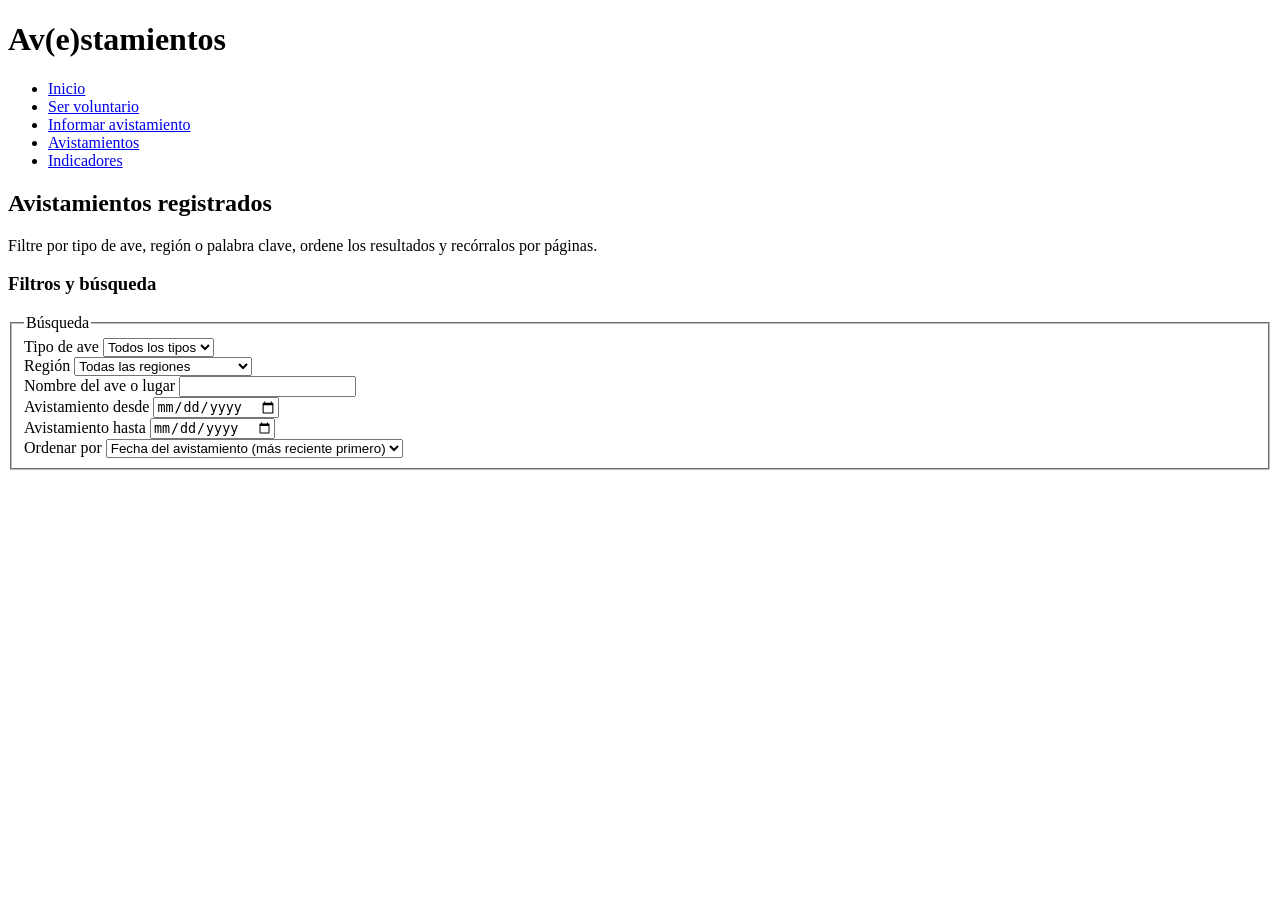
==== avistamientos.html @ 296a765d "Estructura base: index, registro-voluntario y nuevo-avistamiento" ====
<!DOCTYPE html>
<html lang="es">
<head>
    <meta charset="UTF-8">
    <meta name="viewport" content="width=device-width, initial-scale=1.0">
    <title>Avistamientos registrados | Av(e)stamientos</title>
    <link rel="stylesheet" href="css/estilos.css">
</head>
<body>

    <header>
        <h1>Av(e)stamientos</h1>
        <nav>
            <ul>
                <li><a href="index.html">Inicio</a></li>
                <li><a href="registro-voluntario.html">Ser voluntario</a></li>
                <li><a href="nuevo-avistamiento.html">Informar avistamiento</a></li>
                <li><a href="avistamientos.html">Avistamientos</a></li>
                <li><a href="estadisticas.html">Indicadores</a></li>
            </ul>
        </nav>
    </header>

    <main>
        <form id="form-avistamientos" novalidate>
            <h2>Avistamientos registrados</h2>
            <p>Filtre por tipo de ave, región o palabra clave, ordene los resultados y recórralos por páginas.
            </p>

            <section>
                <h3>Filtros y búsqueda</h3>
                <fieldset>
                    <legend>Búsqueda</legend>
                    <div>
                        <label for="tipo-ave">Tipo de ave</label>
                        <select id="tipo-ave" name="tipo-ave">
                            <option value="">Todos los tipos</option>
                            <option value="rapaces">Rapaces</option
                            <option value="acuaticas">Acuáticas</option>
                            <option value="marinas">Marinas</option>
                            <option value="terrestres">Terrestres</option>
                            <option value="paseriformes">Paseriformes</option>
                            <option value="picaflores">Picaflores</option>
                        </select>
                        <span class="error" id="error-tipo-ave"></span>
                    </div>
                    <div>
                        <label for="region">Región</label>
                        <select id="region" name="region">
                            <option value="">Todas las regiones</option>
                            <option value="Arica y Parinacota">Arica y Parinacota</option>
                            <option value="Tarapacá">Tarapacá</option>
                            <option value="Antofagasta">Antofagasta</option>
                            <option value="Atacama">Atacama</option>
                            <option value="Coquimbo">Coquimbo</option>
                            <option value="Valparaíso">Valparaíso</option>
                            <option value="Metropolitana de Santiago">Metropolitana de Santiago</option>
                            <option value="Libertador General Bernardo O'Higgins">O'Higgins</option>
                            <option value="Maule">Maule</option>
                            <option value="Ñuble">Ñuble</option>
                            <option value="Biobío">Biobío</option>
                            <option value="La Araucanía">La Araucanía</option>
                            <option value="Los Ríos">Los Ríos</option>
                            <option value="Los Lagos">Los Lagos</option>
                            <option value="Aysén del General Carlos Ibáñez del Campo">Aysén</option>
                            <option value="Magallanes y de la Antártica Chilena">Magallanes</option>
                        </select>
                        <span class="error" id="error-region"></span>
                    </div>
                    <div>
                        <label for="palabra-clave">Nombre del ave o lugar</label>
                        <input type="text" id="palabra-clave" name="palabra-clave">
                        <span class="error" id="error-palabra-clave"></span>
                    </div>
                    <div>
                        <label for="avistamiento-desde">Avistamiento desde</label>
                        <input type="date" id="avistamiento-desde" name="avistamiento-desde">
                        <span class="error" id="error-avistamiento-desde"></span>
                    </div>
                    <div>
                        <label for="avistamiento-hasta">Avistamiento hasta</label>
                        <input type="date" id="avistamiento-hasta" name="avistamiento-hasta">
                        <span class="error" id="error-avistamiento-hasta"></span>
                    </div>
                    <div>
                        <label for="ordenar-por">Ordenar por</label>
                        <select id="ordenar-por" name="ordenar-por">
                            <option value="fecha-avistamiento-reciente">Fecha del avistamiento (más reciente primero)</option>
                            <option value="fecha-avistamiento-antigua">Fecha del avistamiento (más antigua primero)</option>
                            <option value="lugar-a">Lugar (A -> Z)</option>
                            <option value="lugar-z">Lugar (Z -> A)</option>
                            <option value="nombre-ave-a">Nombre del ave (A -> Z)</option>
                            <option value="nombre-ave-z">Nombre del ave (Z -> A)</option>
                            <option value="cantidad-ejem-mayores">Cantidad de ejemplares (mayores primero)</option>
                            <option value="cantidad-ejem-menores">Cantidad de ejemplares (menores primero)</option>
                        </select>
                        <span class="error" id="error-ordenar-por"></span>
                    </div>
                </fieldset>
        
            </section>
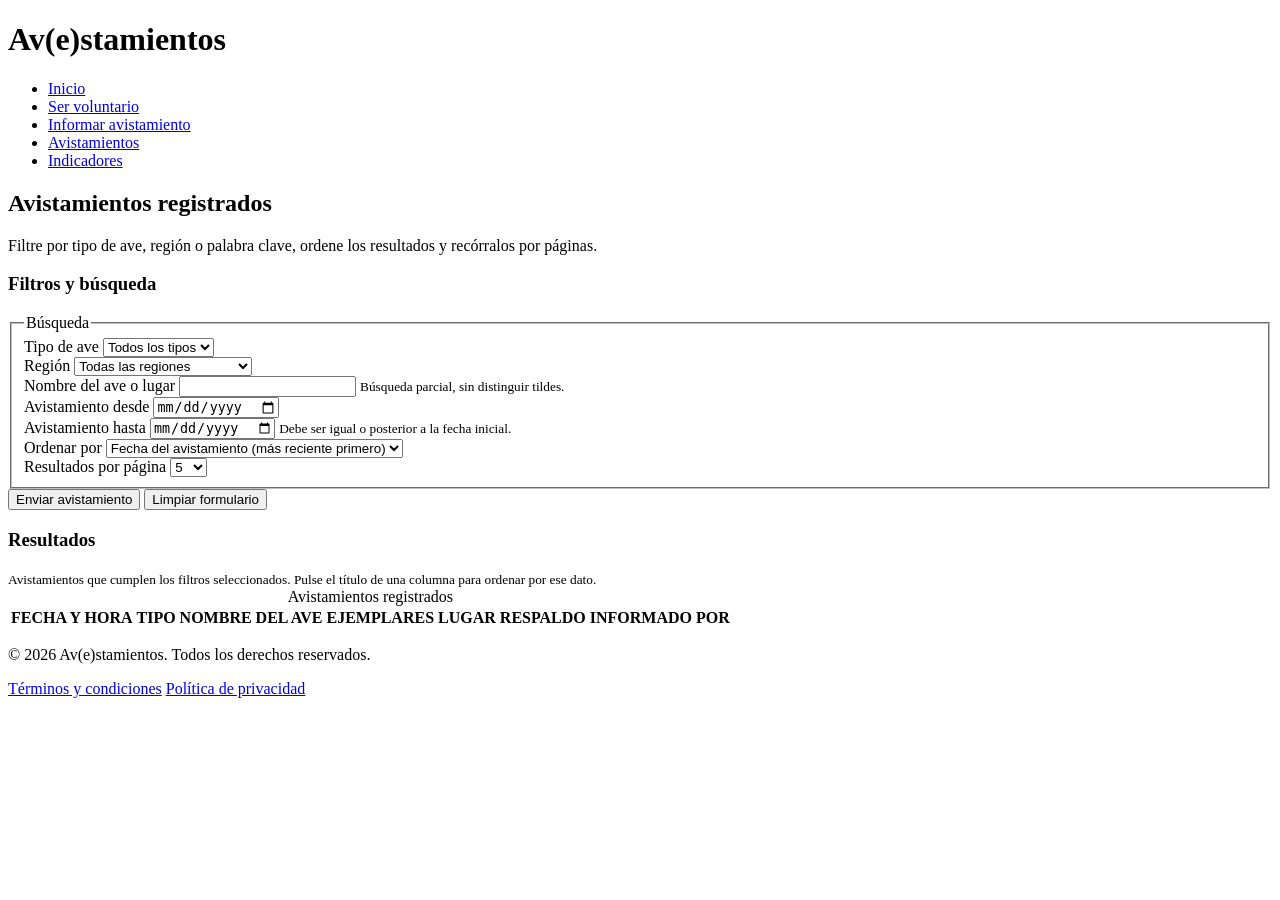
==== commit 0b8dd906: "Implementé diseño a la página y comence con el css." ====
--- a/avistamientos.html
+++ b/avistamientos.html
@@ -1,11 +1,13 @@
 <!DOCTYPE html>
 <html lang="es">
+
 <head>
     <meta charset="UTF-8">
     <meta name="viewport" content="width=device-width, initial-scale=1.0">
     <title>Avistamientos registrados | Av(e)stamientos</title>
     <link rel="stylesheet" href="css/estilos.css">
 </head>
+
 <body>
 
     <header>
@@ -34,9 +36,8 @@
                     <div>
                         <label for="tipo-ave">Tipo de ave</label>
                         <select id="tipo-ave" name="tipo-ave">
-                            <option value="">Todos los tipos</option>
-                            <option value="rapaces">Rapaces</option
-                            <option value="acuaticas">Acuáticas</option>
+                            <option value="todos">Todos los tipos</option>
+                            <option value="rapaces">Rapaces</option <option value="acuaticas">Acuáticas</option>
                             <option value="marinas">Marinas</option>
                             <option value="terrestres">Terrestres</option>
                             <option value="paseriformes">Paseriformes</option>
@@ -70,6 +71,7 @@
                     <div>
                         <label for="palabra-clave">Nombre del ave o lugar</label>
                         <input type="text" id="palabra-clave" name="palabra-clave">
+                        <small class="ayuda">Búsqueda parcial, sin distinguir tildes.</small>
                         <span class="error" id="error-palabra-clave"></span>
                     </div>
                     <div>
@@ -80,13 +82,16 @@
                     <div>
                         <label for="avistamiento-hasta">Avistamiento hasta</label>
                         <input type="date" id="avistamiento-hasta" name="avistamiento-hasta">
+                        <small class="ayuda">Debe ser igual o posterior a la fecha inicial.</small>
                         <span class="error" id="error-avistamiento-hasta"></span>
                     </div>
                     <div>
                         <label for="ordenar-por">Ordenar por</label>
                         <select id="ordenar-por" name="ordenar-por">
-                            <option value="fecha-avistamiento-reciente">Fecha del avistamiento (más reciente primero)</option>
-                            <option value="fecha-avistamiento-antigua">Fecha del avistamiento (más antigua primero)</option>
+                            <option value="fecha-avistamiento-reciente">Fecha del avistamiento (más reciente primero)
+                            </option>
+                            <option value="fecha-avistamiento-antigua">Fecha del avistamiento (más antigua primero)
+                            </option>
                             <option value="lugar-a">Lugar (A -> Z)</option>
                             <option value="lugar-z">Lugar (Z -> A)</option>
                             <option value="nombre-ave-a">Nombre del ave (A -> Z)</option>
@@ -96,6 +101,56 @@
                         </select>
                         <span class="error" id="error-ordenar-por"></span>
                     </div>
+                    <div>
+                        <div>
+                            <label for="resultados-por-pagina">Resultados por página</label>
+                            <select id="resultados-por-pagina" name="resultados-por-pagina">
+                                <option value="5">5</option>
+                                <option value="10">10</option>
+                                <option value="20">20</option>
+                            </select>
+                            <span class="error" id="error-resultados-por-pagina"></span>
+                        </div>
+
                 </fieldset>
-        
-            </section>+
+            </section>
+            <button type="submit">Enviar avistamiento</button>
+            <button type="reset">Limpiar formulario</button>
+
+        </form>
+
+        <section>
+            <h3>Resultados</h3>
+            <small class="ayuda" id="contador-resultados"></small>
+            <small class="ayuda">Avistamientos que cumplen los filtros seleccionados. Pulse el título de una columna para ordenar por ese dato.</small>
+            
+            <table id="tabla-avistamientos">
+                <caption>Avistamientos registrados</caption>
+                <thead>
+                    <tr>
+                        <th scope="col">FECHA Y HORA</th>
+                        <th scope="col">TIPO</th>
+                        <th scope="col">NOMBRE DEL AVE</th>
+                        <th scope="col">EJEMPLARES</th>
+                        <th scope="col">LUGAR</th>
+                        <th scope="col">RESPALDO</th>
+                        <th scope="col">INFORMADO POR</th>
+                    </tr>
+                </thead>
+                <tbody id="cuerpo-tabla">
+                </tbody>
+            </table>
+
+        </section>
+    </main>
+
+    <footer>
+        <p>&#169; 2026 Av(e)stamientos. Todos los derechos reservados.</p>
+        <a href="#">Términos y condiciones</a>
+        <a href="#">Política de privacidad</a>
+    </footer>
+
+</body>
+
+</html>
--- a/css/estilos.css
+++ b/css/estilos.css
@@ -0,0 +1,4 @@
+h1 {}
+p{}
+.error{}
+.ayuda{}
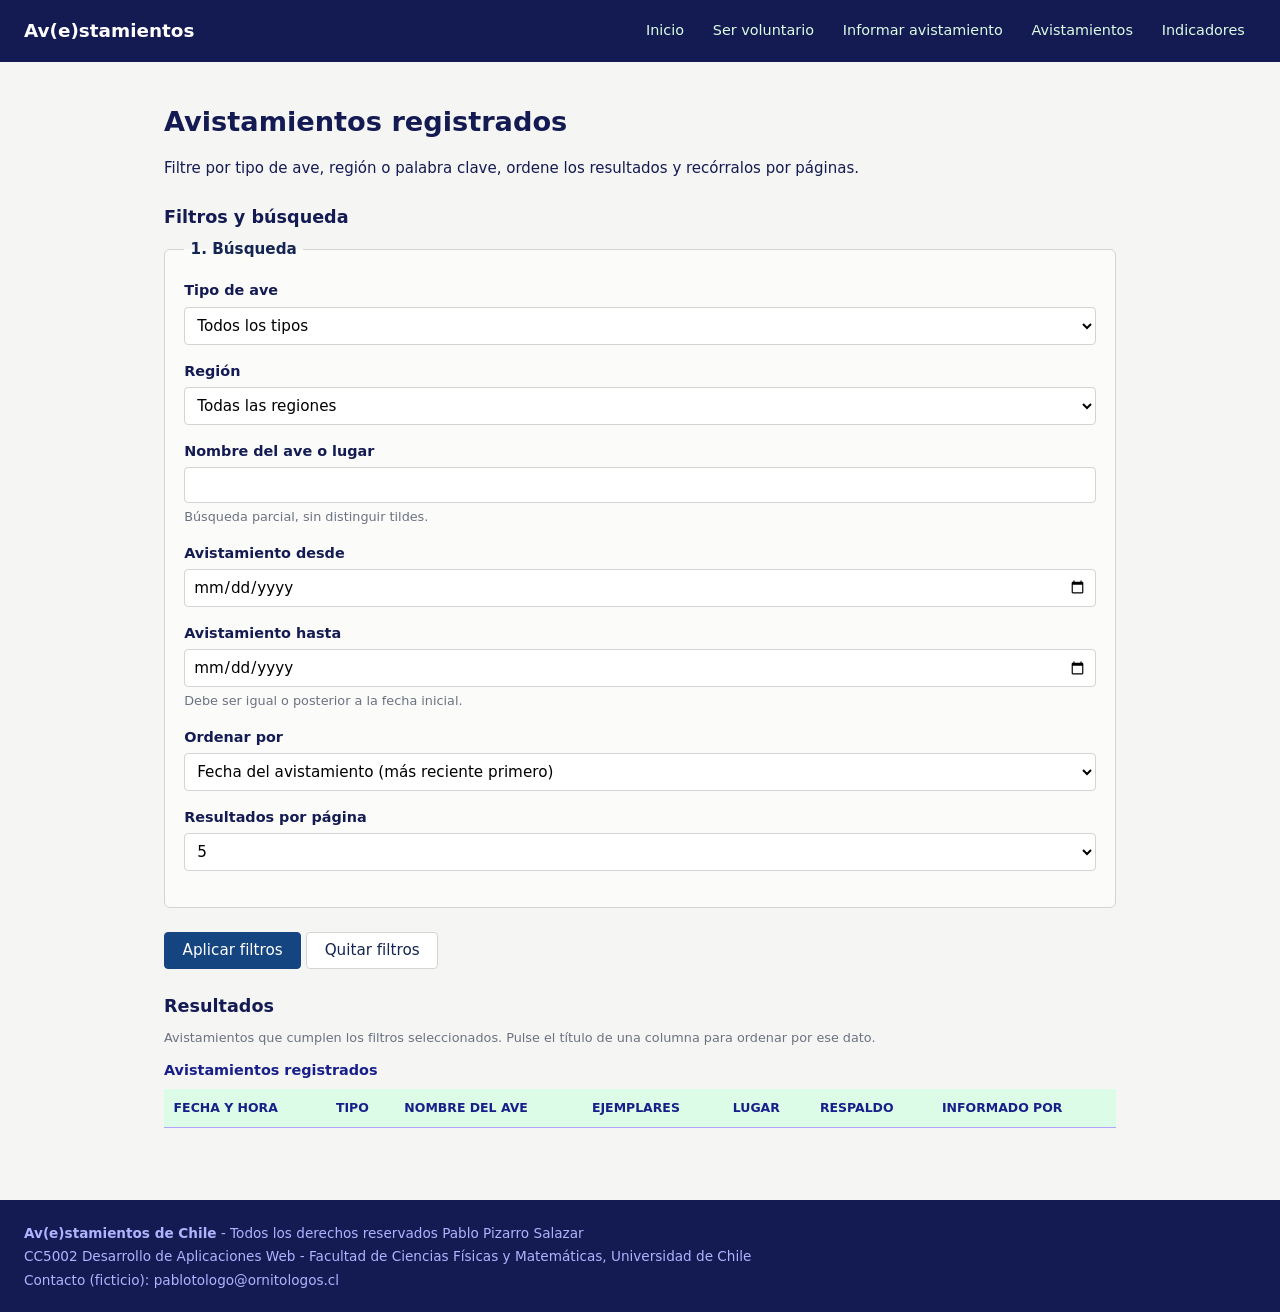
==== commit 374f2c52: "Terminamos de hacer los estilos, con ayuda guiada de la IA dado que no conocía la totalidad de coman" ====
--- a/avistamientos.html
+++ b/avistamientos.html
@@ -37,7 +37,8 @@
                         <label for="tipo-ave">Tipo de ave</label>
                         <select id="tipo-ave" name="tipo-ave">
                             <option value="todos">Todos los tipos</option>
-                            <option value="rapaces">Rapaces</option <option value="acuaticas">Acuáticas</option>
+                            <option value="rapaces">Rapaces</option>
+                            <option value="acuaticas">Acuáticas</option>
                             <option value="marinas">Marinas</option>
                             <option value="terrestres">Terrestres</option>
                             <option value="paseriformes">Paseriformes</option>
@@ -102,21 +103,19 @@
                         <span class="error" id="error-ordenar-por"></span>
                     </div>
                     <div>
-                        <div>
-                            <label for="resultados-por-pagina">Resultados por página</label>
-                            <select id="resultados-por-pagina" name="resultados-por-pagina">
-                                <option value="5">5</option>
-                                <option value="10">10</option>
-                                <option value="20">20</option>
-                            </select>
-                            <span class="error" id="error-resultados-por-pagina"></span>
-                        </div>
-
+                        <label for="resultados-por-pagina">Resultados por página</label>
+                        <select id="resultados-por-pagina" name="resultados-por-pagina">
+                            <option value="5">5</option>
+                            <option value="10">10</option>
+                            <option value="20">20</option>
+                        </select>
+                        <span class="error" id="error-resultados-por-pagina"></span>
+                    </div>
                 </fieldset>
 
             </section>
-            <button type="submit">Enviar avistamiento</button>
-            <button type="reset">Limpiar formulario</button>
+            <button type="button" id="btn-filtrar">Aplicar filtros</button>
+            <button type="reset">Quitar filtros</button>
 
         </form>
 
@@ -142,14 +141,19 @@
                 </tbody>
             </table>
 
+            <nav id="paginador" aria-label="Paginación de resultados"></nav>
+
         </section>
     </main>
 
     <footer>
-        <p>&#169; 2026 Av(e)stamientos. Todos los derechos reservados.</p>
-        <a href="#">Términos y condiciones</a>
-        <a href="#">Política de privacidad</a>
+        <p><b>Av(e)stamientos de Chile</b> - Todos los derechos reservados Pablo Pizarro Salazar</p>
+        <p>CC5002 Desarrollo de Aplicaciones Web - Facultad de Ciencias Físicas y Matemáticas, Universidad de Chile</p>
+        <p>Contacto (ficticio): pablotologo@ornitologos.cl</p>
     </footer>
+
+    <script src="js/datos.js"></script>
+    <script src="js/listado.js"></script>
 
 </body>
 
--- a/css/estilos.css
+++ b/css/estilos.css
@@ -1,4 +1,284 @@
-h1 {}
-p{}
-.error{}
-.ayuda{}+*, *::before, *::after { box-sizing: border-box; }
+
+body {
+    margin: 0;
+    font-family: system-ui, -apple-system, "Segoe UI", Arial, sans-serif;
+    font-size: 15px;
+    line-height: 1.5;
+    color: #141b53;
+    background-color: #f5f5f3;
+}
+
+h2 { color: #141b53; font-size: 1.7rem; margin: 1rem 0 0.5rem; }
+h3 { color: #141b53; font-size: 1.1rem; margin: 1.5rem 0 0.5rem; }
+
+a { color: #312cd6; }
+a:hover { text-decoration: none; }
+
+header {
+    background-color: #141b53;
+    padding: 0.9rem 1.5rem;
+    display: flex;
+    flex-wrap: wrap;
+    align-items: center;
+    justify-content: space-between;
+    gap: 1rem;
+}
+
+header h1 { color: #ffffff; font-size: 1.15rem; margin: 0; }
+
+nav ul {
+    display: flex;
+    flex-wrap: wrap;
+    gap: 0.4rem;
+    list-style: none;
+    margin: 0;
+    padding: 0;
+}
+
+nav a {
+    color: #dcfce7;
+    text-decoration: none;
+    font-size: 0.9rem;
+    padding: 0.35rem 0.7rem;
+    border-radius: 4px;
+    display: block;
+}
+
+nav a:hover { background-color: #132b85; color: #ffffff; }
+
+main { max-width: 1000px; margin: 0 auto; padding: 1.5rem; }
+
+.contenido-principal {
+    display: flex;
+    gap: 1.5rem;
+    align-items: flex-start;
+    max-width: 1300px;
+    margin: 0 auto;
+}
+
+.contenido-principal aside {
+    padding: 1.5rem 1.5rem 0 0;
+    flex-shrink: 0;
+}
+
+.contenido-principal aside img {
+    display: block;
+    max-width: 100%;
+    height: auto;
+    border-radius: 6px;
+    margin-bottom: 1rem;
+}
+
+fieldset {
+    border: 1px solid #d6d3d1;
+    border-radius: 6px;
+    background-color: #fbfbfa;
+    padding: 1.2rem;
+    margin: 0 0 1.5rem;
+}
+
+legend {
+    color: #142553;
+    font-weight: bold;
+    font-size: 0.95rem;
+    padding: 0 0.4rem;
+}
+
+form { counter-reset: seccion; }
+
+form > section > fieldset > legend::before {
+    counter-increment: seccion;
+    content: counter(seccion) ". ";
+}
+
+label {
+    display: block;
+    font-weight: bold;
+    font-size: 0.9rem;
+    margin-bottom: 0.3rem;
+}
+
+input[type="text"], input[type="email"], input[type="tel"],
+input[type="number"], input[type="date"], input[type="time"],
+input[type="file"], select, textarea {
+    width: 100%;
+    padding: 0.5rem;
+    border: 1px solid #d6d3d1;
+    border-radius: 4px;
+    font-family: inherit;
+    font-size: 0.95rem;
+    background-color: #ffffff;
+}
+
+input:focus, select:focus, textarea:focus {
+    outline: 2px solid #12278f;
+    outline-offset: 1px;
+}
+
+select:disabled { background-color: #f3f4f6; color: #9ca3af; }
+
+textarea { resize: vertical; }
+
+fieldset > div { margin-bottom: 1rem; }
+
+.campos {
+    display: grid;
+    grid-template-columns: repeat(auto-fit, minmax(200px, 1fr));
+    gap: 1rem;
+}
+
+input[type="radio"], input[type="checkbox"] {
+    width: auto;
+    margin-right: 0.4rem;
+}
+
+fieldset fieldset label {
+    font-weight: normal;
+    margin-bottom: 0.2rem;
+}
+
+fieldset fieldset > label,
+fieldset fieldset > input[type="radio"] + label {
+    display: inline-block;
+    width: 100%;
+}
+
+
+.ayuda {
+    display: block;
+    font-size: 0.8rem;
+    color: #6b7280;
+    font-weight: normal;
+    margin-top: 0.25rem;
+}
+
+.error {
+    display: block;
+    font-size: 0.82rem;
+    font-weight: bold;
+    color: #ff0000;
+    margin-top: 0.25rem;
+}
+
+.campo-invalido {
+    border-color: #ff0000;
+    background-color: #fef2f2;
+}
+
+
+button {
+    font-family: inherit;
+    font-size: 0.95rem;
+    padding: 0.55rem 1.1rem;
+    border-radius: 4px;
+    cursor: pointer;
+}
+
+button[type="submit"], #btn-filtrar {
+    background-color: #154580;
+    color: #ffffff;
+    border: 1px solid #154580;
+}
+
+button[type="submit"]:hover, #btn-filtrar:hover { background-color: #166534; }
+
+button[type="reset"] {
+    background-color: #ffffff;
+    color: #142553;
+    border: 1px solid #d6d3d1;
+}
+
+button[type="reset"]:hover { border-color: #154580; }
+
+
+table {
+    width: 100%;
+    border-collapse: collapse;
+    background-color: #ffffff;
+    font-size: 0.9rem;
+    margin-top: 0.8rem;
+}
+
+caption {
+    text-align: left;
+    font-weight: bold;
+    color: #181f8b;
+    padding-bottom: 0.5rem;
+}
+
+th {
+    background-color: #dcfce7;
+    color: #181f8b;
+    text-align: left;
+    text-transform: uppercase;
+    font-size: 0.78rem;
+    padding: 0.6rem;
+    border-bottom: 1px solid #b1a4ff;
+}
+
+td {
+    padding: 0.6rem;
+    border-bottom: 1px solid #e7e5e4;
+    vertical-align: top;
+}
+
+tr:nth-child(even) td { background-color: #fafaf9; }
+
+.tipo-ave {
+    display: inline-block;
+    background-color: #ccc6ff;
+    color: #181f8b;
+    font-size: 0.78rem;
+    padding: 0.15rem 0.6rem;
+    border-radius: 12px;
+}
+
+
+#paginador {
+    display: flex;
+    flex-wrap: wrap;
+    gap: 0.3rem;
+    margin-top: 1rem;
+    align-items: center;
+}
+
+#paginador button {
+    padding: 0.35rem 0.7rem;
+    background-color: #ffffff;
+    border: 1px solid #d6d3d1;
+    color: #141b53;
+    font-size: 0.9rem;
+}
+
+#paginador button:hover { border-color: #141b53; }
+
+#paginador button.pagina-activa {
+    background-color: #141b53;
+    color: #ffffff;
+    border-color: #141b53;
+}
+
+
+footer {
+    background-color: #141b53;
+    color: #b1b2ff;
+    padding: 1.2rem 1.5rem;
+    font-size: 0.85rem;
+    margin-top: 2rem;
+}
+
+footer p { margin: 0.2rem 0; }
+footer a { color: #b1b2ff; margin-right: 1rem; }
+
+
+@media (max-width: 800px) {
+    .contenido-principal { flex-direction: column; }
+    .contenido-principal aside { padding: 0 1.5rem; }
+}
+
+@media (max-width: 600px) {
+    header { flex-direction: column; align-items: flex-start; }
+    main { padding: 1rem; }
+    table { font-size: 0.82rem; }
+}
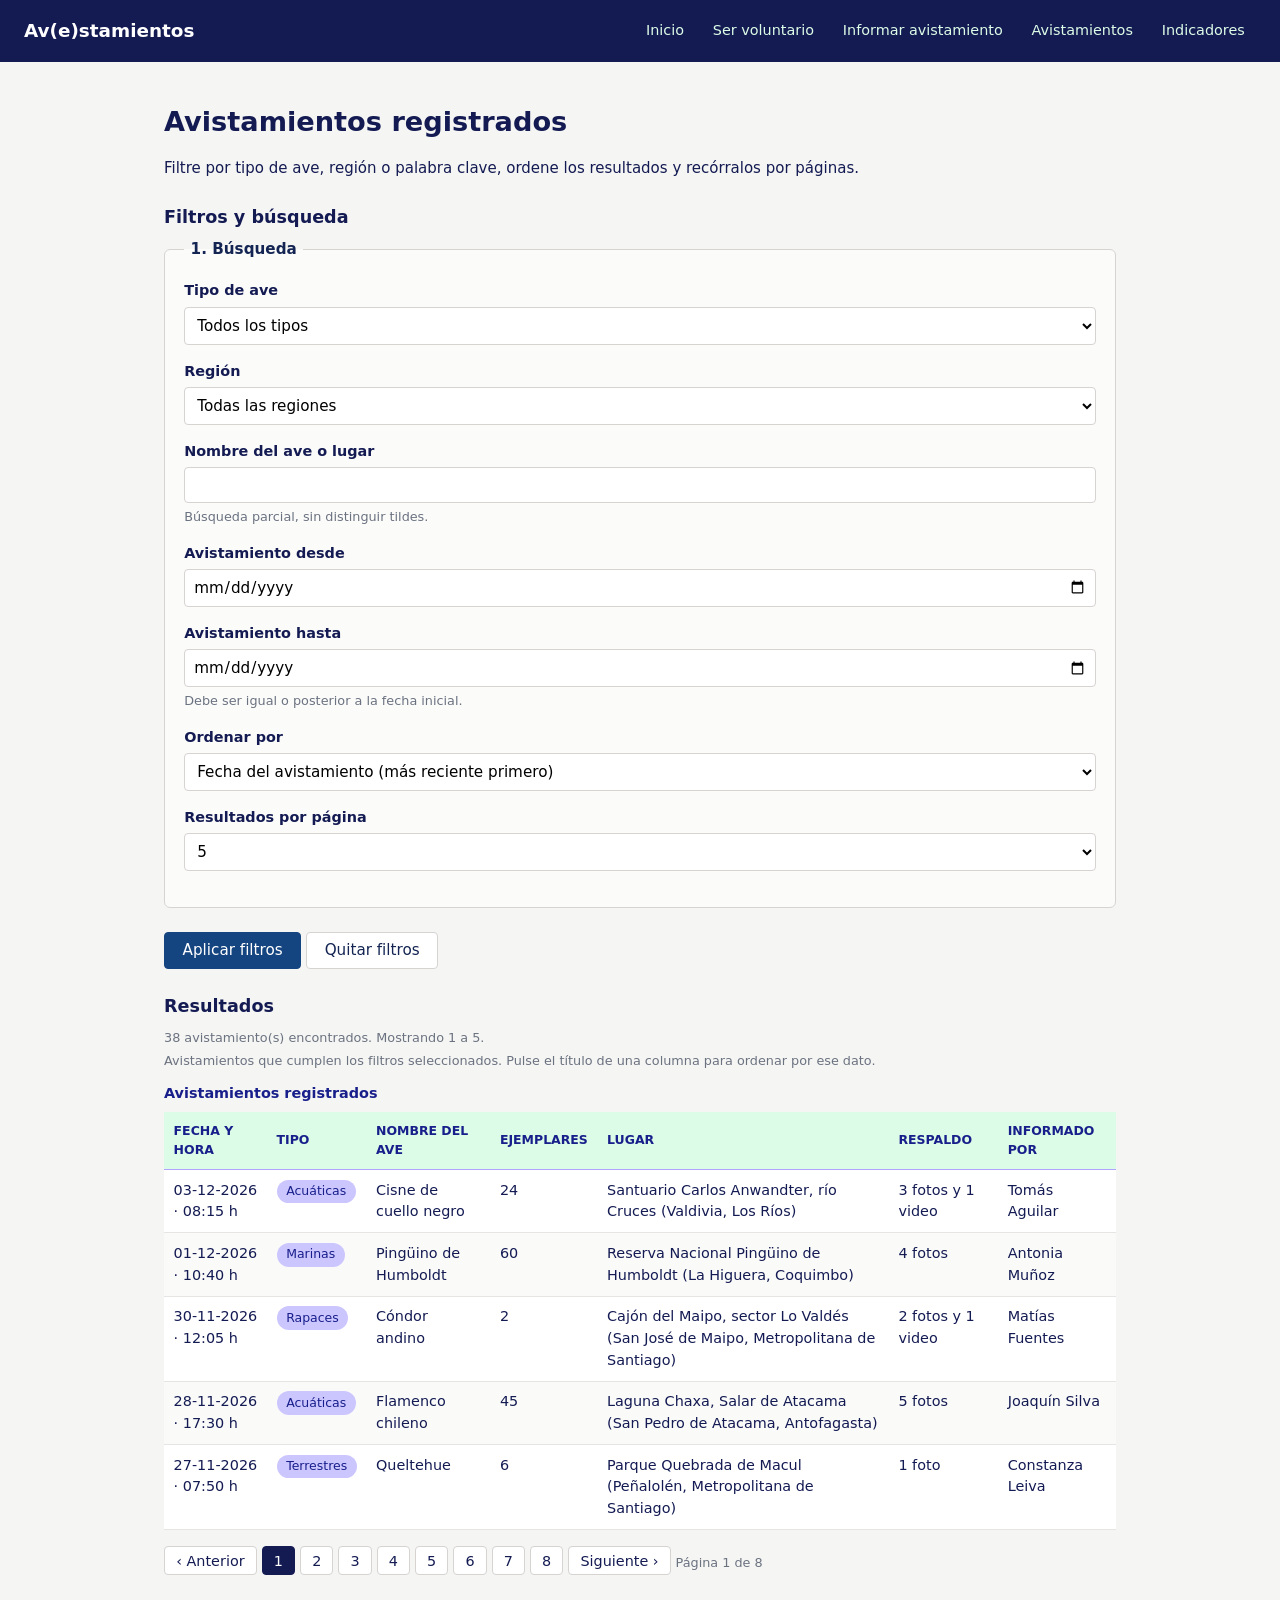
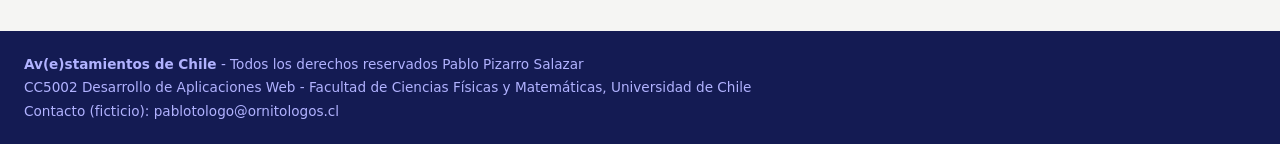
==== commit 17ff1c2e: "Terminamos de añadir todas las validaciones flatantes y algunas configuraciones finales" ====
--- a/avistamientos.html
+++ b/avistamientos.html
@@ -128,13 +128,13 @@
                 <caption>Avistamientos registrados</caption>
                 <thead>
                     <tr>
-                        <th scope="col">FECHA Y HORA</th>
-                        <th scope="col">TIPO</th>
-                        <th scope="col">NOMBRE DEL AVE</th>
-                        <th scope="col">EJEMPLARES</th>
-                        <th scope="col">LUGAR</th>
-                        <th scope="col">RESPALDO</th>
-                        <th scope="col">INFORMADO POR</th>
+                        <th scope="col">Fecha y hora</th>
+                        <th scope="col">Tipo</th>
+                        <th scope="col">Nombre del ave</th>
+                        <th scope="col">Ejemplares</th>
+                        <th scope="col">Lugar</th>
+                        <th scope="col">Respaldo</th>
+                        <th scope="col">Informado por</th>
                     </tr>
                 </thead>
                 <tbody id="cuerpo-tabla">
--- a/css/estilos.css
+++ b/css/estilos.css
@@ -122,12 +122,6 @@
 
 fieldset > div { margin-bottom: 1rem; }
 
-.campos {
-    display: grid;
-    grid-template-columns: repeat(auto-fit, minmax(200px, 1fr));
-    gap: 1rem;
-}
-
 input[type="radio"], input[type="checkbox"] {
     width: auto;
     margin-right: 0.4rem;
@@ -260,6 +254,91 @@
 }
 
 
+.mensaje-exito {
+    background-color: #eaf1fb;
+    border-left: 4px solid #154580;
+    color: #142553;
+    padding: 0.8rem 1rem;
+    font-weight: bold;
+    margin: 1rem 0;
+}
+
+#lista-archivos {
+    font-size: 0.85rem;
+    color: #6b7280;
+    margin: 0.4rem 0 0;
+    padding-left: 1.2rem;
+}
+
+.cifras {
+    display: grid;
+    grid-template-columns: repeat(auto-fit, minmax(150px, 1fr));
+    gap: 0.8rem;
+    list-style: none;
+    padding: 0;
+    margin: 0;
+}
+
+.cifras li {
+    background-color: #ffffff;
+    border: 1px solid #d6d3d1;
+    border-radius: 6px;
+    padding: 0.9rem;
+}
+
+.cifras strong {
+    display: block;
+    font-size: 1.7rem;
+    color: #154580;
+}
+
+.cifras span {
+    font-size: 0.78rem;
+    color: #6b7280;
+}
+
+.tarjetas-graficos {
+    display: grid;
+    grid-template-columns: repeat(auto-fit, minmax(260px, 1fr));
+    gap: 1rem;
+    align-items: start;
+}
+
+.tarjeta-grafico {
+    background-color: #ffffff;
+    border: 1px solid #d6d3d1;
+    border-radius: 6px;
+    padding: 1rem;
+}
+
+.tarjeta-grafico h4 {
+    color: #141b53;
+    font-size: 1rem;
+    margin: 0 0 0.3rem;
+}
+
+.tarjeta-grafico svg {
+    width: 100%;
+    height: auto;
+    margin: 0.5rem 0;
+}
+
+.tarjeta-grafico details {
+    border-top: 1px solid #e7e5e4;
+    padding-top: 0.6rem;
+    font-size: 0.85rem;
+}
+
+.tarjeta-grafico summary {
+    cursor: pointer;
+    color: #154580;
+}
+
+.tarjeta-grafico table {
+    margin-top: 0.6rem;
+    font-size: 0.82rem;
+}
+
 footer {
     background-color: #141b53;
     color: #b1b2ff;
